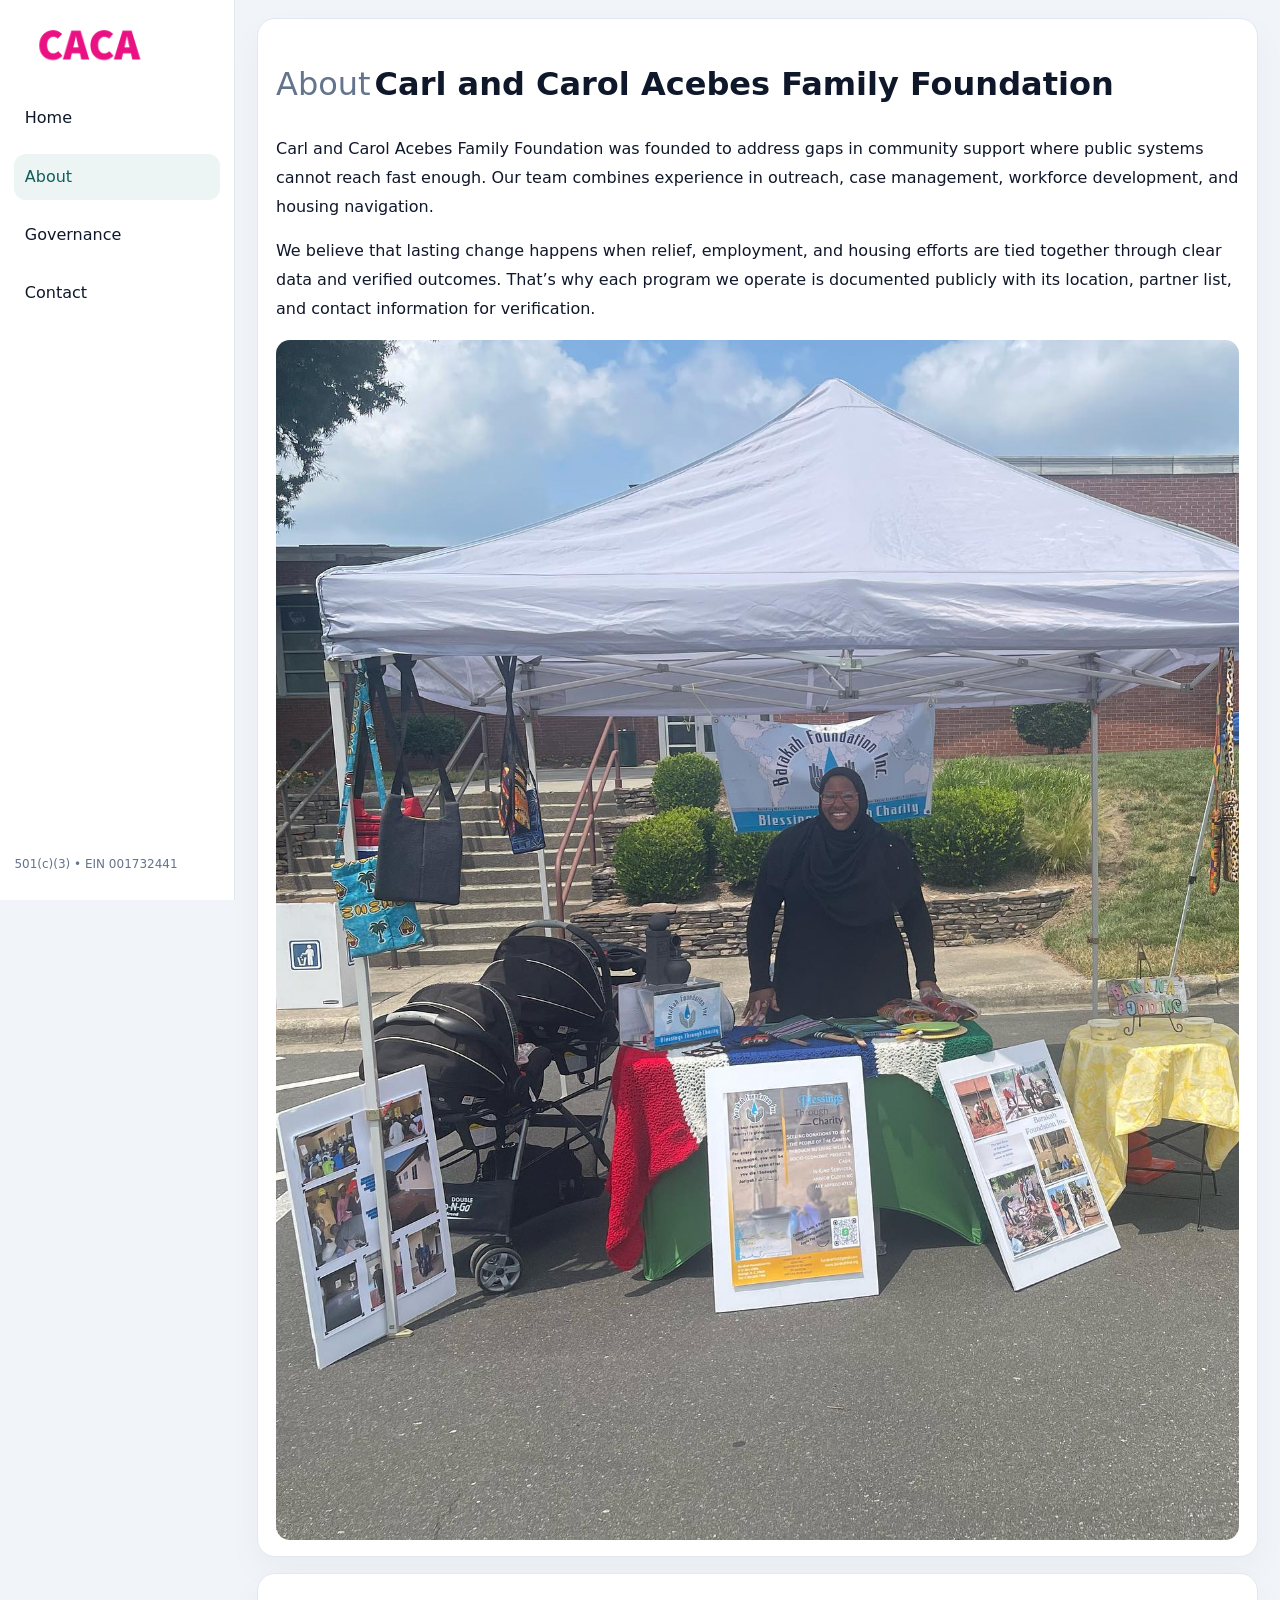
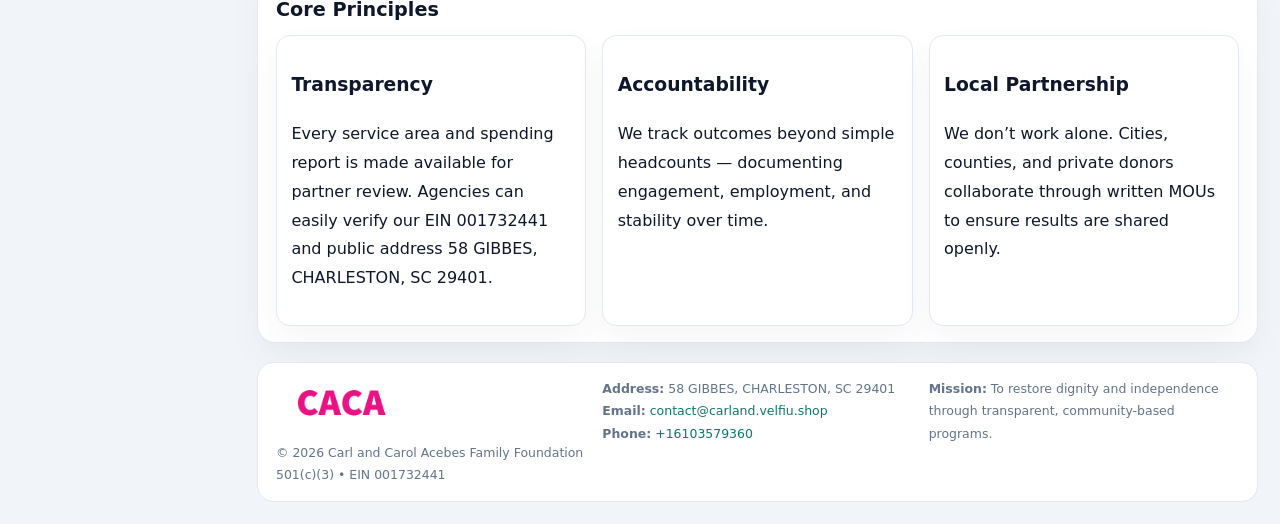
==== about.html @ 0379cb81 "Initial commit" ====
<!doctype html><html lang="en"><head>
<meta charset="utf-8">
<meta name="viewport" content="width=device-width,initial-scale=1">
<title>Carl and Carol Acebes Family Foundation – Nonprofit • 2025</title>
<link rel="stylesheet" href="assets/styles.css">
<link rel="icon" href="images/logo.png">
  <meta name="description" content="Our nonprofit strengthens the community with programs focused on community services, education, and direct relief.">
</head><body>
<div style="position:absolute;left:-9999px;top:-9999px;opacity:0" data-uniq="{{UNIQUE_BLOB}}">
  <span>Our nonprofit strengthens the community with programs focused on community services, education, and direct relief.</span><svg width="12" height="12" viewBox="0 0 12 12" xmlns="http://www.w3.org/2000/svg"><circle cx="6" cy="6" r="5" fill="#9d174d"/></svg><img src="images/about.jpg" width="1" height="1" alt="" loading="lazy"/>
</div>

<div class="layout">
  <aside>
    <div class="c935ee247b7"><a href="index.html"><img src="images/logo.png" alt=""></a></div>
    <a class="navlink" href="index.html">Home</a>
    <a class="navlink active" href="about.html">About</a>
    <a class="navlink" href="governance.html">Governance</a>
    <a class="navlink" href="contact.html">Contact</a>
    <div class="info">501(c)(3) • EIN 001732441</div>
  </aside>

  <main>
    <div class="block">
      <h1><span style="font-weight:500;color:var(--muted);margin-right:.25rem;">About</span><span style="font-weight:700;color:var(--ink);">Carl and Carol Acebes Family Foundation</span></h1>
      <p>Carl and Carol Acebes Family Foundation was founded to address gaps in community support where public systems cannot reach fast enough. Our team combines experience in outreach, case management, workforce development, and housing navigation.</p>
      <p>We believe that lasting change happens when relief, employment, and housing efforts are tied together through clear data and verified outcomes. That’s why each program we operate is documented publicly with its location, partner list, and contact information for verification.</p>
      <img src="images/about.jpg" alt="About Carl and Carol Acebes Family Foundation" style="margin-top:1rem">
    </div>

    <div class="block">
      <h2>Core Principles</h2>
      <div class="cards">
        <article class="cbdec549f4c"><h3>Transparency</h3><p>Every service area and spending report is made available for partner review. Agencies can easily verify our EIN 001732441 and public address 58 GIBBES, CHARLESTON, SC 29401.</p></article>
        <article class="cbdec549f4c"><h3>Accountability</h3><p>We track outcomes beyond simple headcounts — documenting engagement, employment, and stability over time.</p></article>
        <article class="cbdec549f4c"><h3>Local Partnership</h3><p>We don’t work alone. Cities, counties, and private donors collaborate through written MOUs to ensure results are shared openly.</p></article>
      </div>
    </div>

    <footer>
      <div class="footer-grid">
        <div><img src="images/logo.png" style="width:130px;margin-bottom:.35rem" alt=""><div class="small">© <span id="year"></span> Carl and Carol Acebes Family Foundation</div><div class="small">501(c)(3) • EIN 001732441</div></div>
        <div><div class="small"><strong>Address:</strong> 58 GIBBES, CHARLESTON, SC 29401</div><div class="small"><strong>Email:</strong> <a href="mailto:contact@carland.velfiu.shop">contact@carland.velfiu.shop</a></div><div class="small"><strong>Phone:</strong> <a href="tel:+16103579360">+16103579360</a></div></div>
        <div><div class="small"><strong>Mission:</strong> To restore dignity and independence through transparent, community-based programs.</div></div>
      </div>
    </footer>
  </main>
</div>
<script>(()=>{const y=document.getElementById('year');if(y)y.textContent=new Date().getFullYear();})();</script>
</body></html>
---- assets/styles.css ----
:root{
  --ink:#0f172a;
  --muted:#64748b;
  --paper:#ffffff;
  --line:#e2e8f0;
  --brand:#0f766e;
  --brand-ink:#115e59;
  --soft:#ecfdf3;
  --r:16px;
  --sh:0 14px 35px rgba(15,23,42,.04);
}
*{box-sizing:border-box}
html,body{height:100%}
body{
  margin:0;
  background:#f1f5f9;
  color:var(--ink);
  font-family:Inter,system-ui,-apple-system,BlinkMacSystemFont,Arial,sans-serif;
  line-height:1.8;
  -webkit-text-size-adjust:100%;
}
img{max-width:100%;height:auto;display:block;border-radius:14px}
a{color:var(--brand);text-decoration:none}
a:hover{text-decoration:underline}

/* LAYOUT WITH SIDEBAR */
.layout{
  display:flex;
  min-height:100vh;
}
aside{
  width:235px;
  background:#fff;
  border-right:1px solid var(--line);
  padding:1rem .9rem 1.5rem;
  position:sticky;
  top:0;
  height:100vh;
  display:flex;
  flex-direction:column;
  gap:.75rem;
}
.c935ee247b7 img{width:150px}
.navlink{
  display:block;
  padding:.55rem .65rem;
  border-radius:12px;
  color:var(--ink);
  font-weight:500;
}
.navlink.active,
.navlink:hover{
  background:rgba(15,118,110,.08);
  color:var(--brand-ink);
  text-decoration:none;
}
aside .info{
  margin-top:auto;
  font-size:.75rem;
  color:var(--muted);
}

/* MAIN CONTENT */
main{
  flex:1;
  padding:1.1rem 1.4rem 1.4rem;
  width:100%;
}
.c54f76af130{
  background:linear-gradient(130deg,var(--soft),#fff 70%);
  border:1px solid rgba(15,118,110,.04);
  border-radius:18px;
  padding:1.1rem 1.1rem 1rem;
  display:grid;
  grid-template-columns:1.1fr .9fr;
  gap:1rem;
  align-items:center;
  box-shadow:var(--sh);
}
.c54f76af130 h1{font-size:clamp(1.6rem,3.1vw,2.25rem);margin:.2rem 0 .5rem}
.c54f76af130 p.lead{color:var(--muted);max-width:540px}
.section{
  margin-top:1.15rem;
}
.block{
  background:#fff;
  border:1px solid var(--line);
  border-radius:18px;
  padding:1rem 1.1rem;
  box-shadow:var(--sh);
  margin-bottom:1rem;
}
h2{font-size:1.2rem;margin:.2rem 0 .5rem}
.cb4f2d3e8c5{
  display:inline-block;
  background:rgba(15,118,110,.1);
  color:var(--brand-ink);
  padding:.2rem .6rem;
  border-radius:999px;
  font-size:.7rem;
  font-weight:600;
}
.two-col{
  display:grid;
  grid-template-columns:1fr 1fr;
  gap:1rem;
}
.cards{
  display:grid;
  grid-template-columns:repeat(auto-fit,minmax(230px,1fr));
  gap:1rem;
}
.cbdec549f4c{
  background:#fff;
  border:1px solid var(--line);
  border-radius:14px;
  padding:.8rem .9rem 1rem;
  box-shadow:var(--sh);
}
.timeline{list-style:none;margin:.5rem 0 0;padding:0}
.timeline li{position:relative;padding-left:1.35rem;margin:.4rem 0}
.timeline li::before{
  content:"";position:absolute;left:.25rem;top:.6rem;width:.45rem;height:.45rem;
  border-radius:999px;background:var(--brand)
}

/* CONTACT FORM */
button,input,textarea,select{font:inherit}
.contact-form{
  display:grid;grid-template-columns:1fr;gap:12px;max-width:780px;
}
.contact-form .row-2{
  display:grid;grid-template-columns:1fr 1fr;gap:12px;
}
.contact-form input,
.contact-form textarea{
  width:100%;padding:.85rem 1rem;border:1px solid var(--line);
  border-radius:14px;min-height:44px;background:#fff;
}
.contact-form textarea{resize:vertical}
.contact-form button{
  width:auto;justify-self:start;padding:.9rem 1.4rem;background:var(--brand);
  color:#fff;border:0;border-radius:14px;cursor:pointer
}
.contact-form button:hover{background:var(--brand-ink)}

/* FOOTER */
footer{
  margin-top:1.2rem;background:#fff;border:1px solid var(--line);
  border-radius:16px;padding:.9rem 1.1rem
}
.footer-grid{
  display:grid;grid-template-columns:repeat(auto-fit,minmax(220px,1fr));
  gap:1rem
}
.small{color:var(--muted);font-size:.78rem}

/* RESPONSIVE */
@media(max-width:900px){
  .layout{flex-direction:column}
  aside{
    width:100%;height:auto;flex-direction:row;flex-wrap:wrap;
    align-items:center;gap:.5rem 1rem
  }
  aside .info{margin-top:0}
  main{padding:1rem .85rem 1.2rem}
  .c54f76af130{grid-template-columns:1fr}
  .two-col{grid-template-columns:1fr}
}
@media(max-width:600px){
  .contact-form .row-2{grid-template-columns:1fr}
}
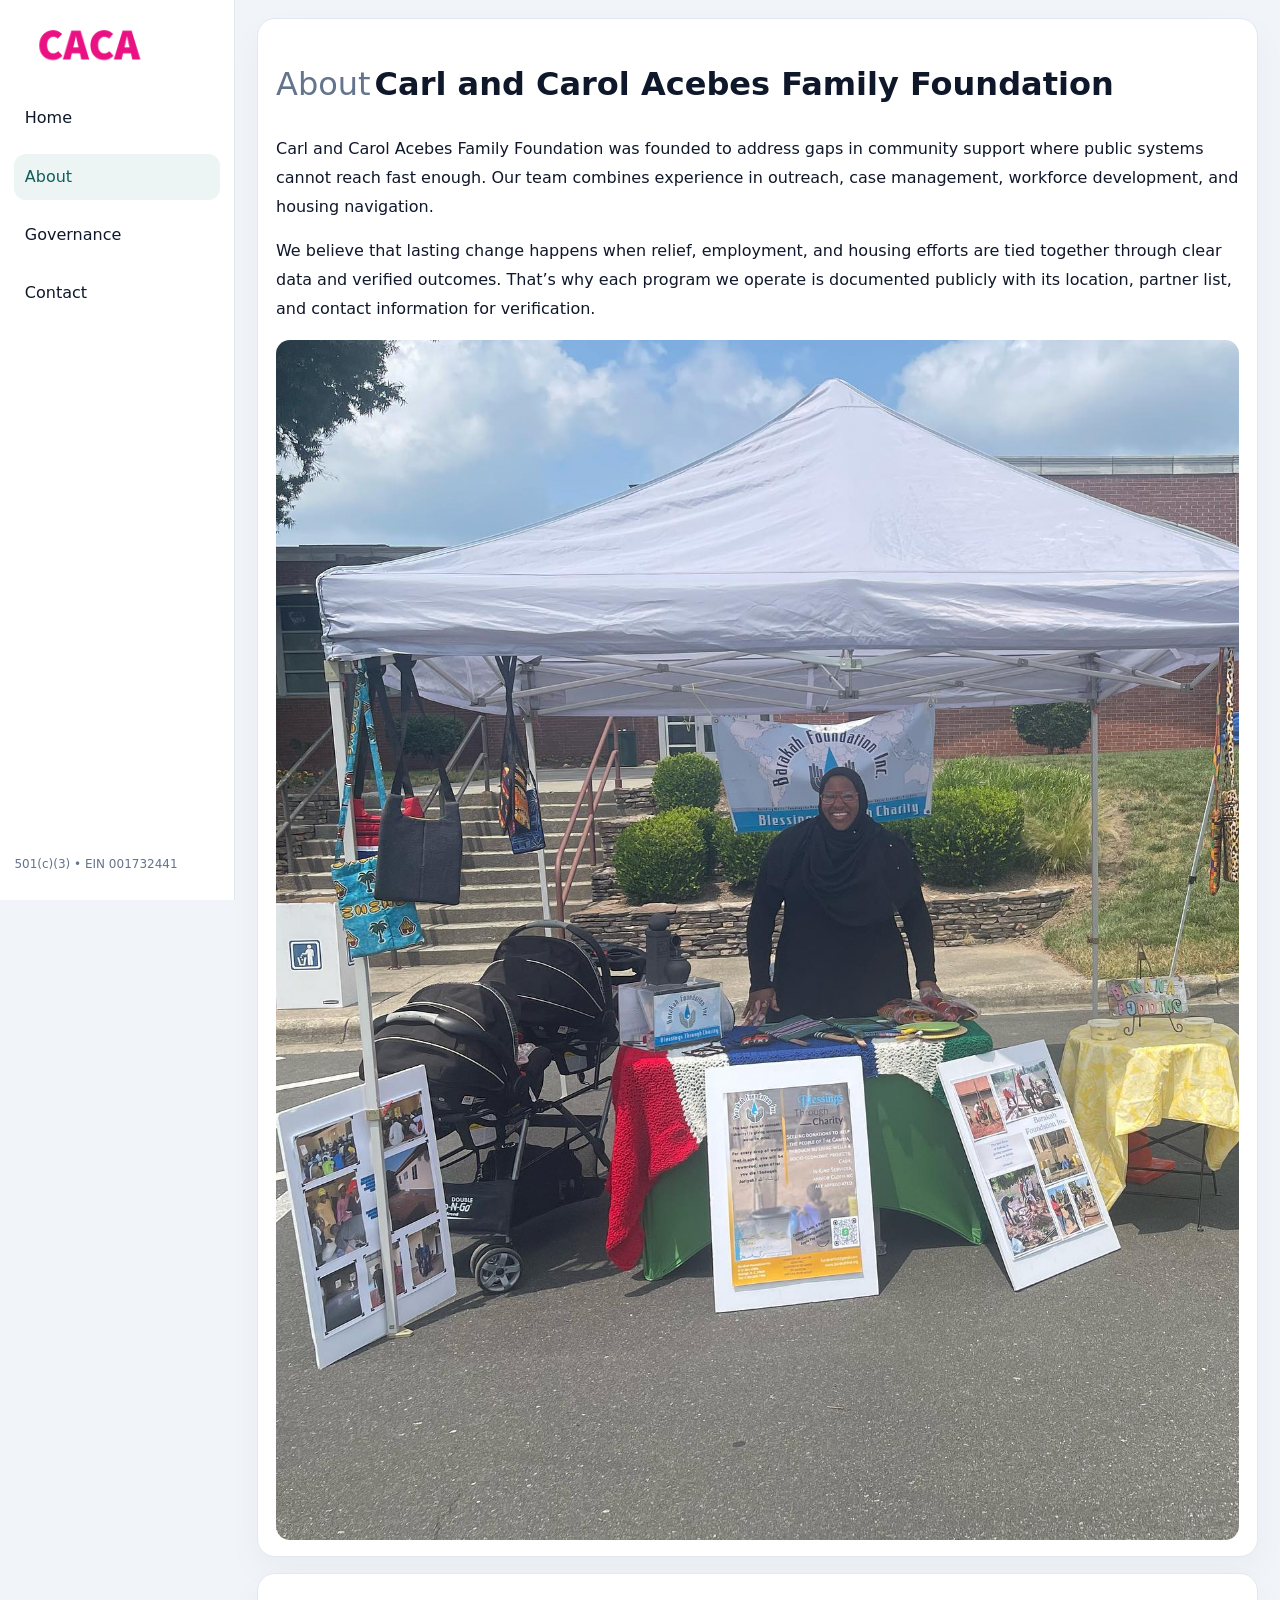
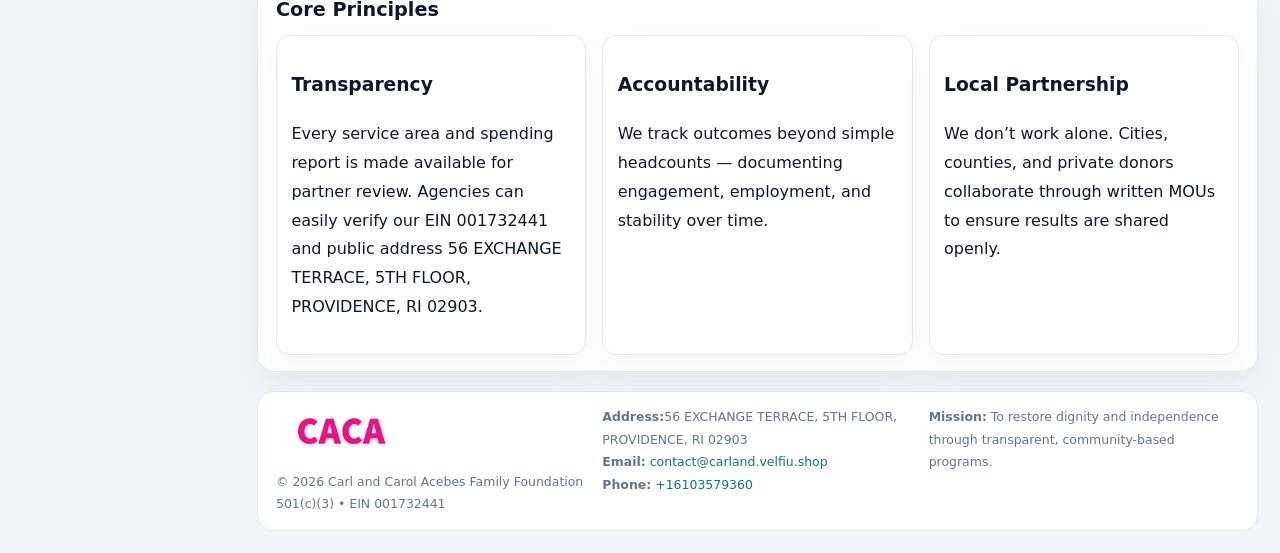
==== commit 55c725bc: "Update about.html" ====
--- a/about.html
+++ b/about.html
@@ -31,7 +31,8 @@
     <div class="block">
       <h2>Core Principles</h2>
       <div class="cards">
-        <article class="cbdec549f4c"><h3>Transparency</h3><p>Every service area and spending report is made available for partner review. Agencies can easily verify our EIN 001732441 and public address 58 GIBBES, CHARLESTON, SC 29401.</p></article>
+        <article class="cbdec549f4c"><h3>Transparency</h3><p>Every service area and spending report is made available for partner review. Agencies can easily verify our EIN 001732441 and public address 56 EXCHANGE TERRACE, 5TH FLOOR,
+PROVIDENCE, RI 02903.</p></article>
         <article class="cbdec549f4c"><h3>Accountability</h3><p>We track outcomes beyond simple headcounts — documenting engagement, employment, and stability over time.</p></article>
         <article class="cbdec549f4c"><h3>Local Partnership</h3><p>We don’t work alone. Cities, counties, and private donors collaborate through written MOUs to ensure results are shared openly.</p></article>
       </div>
@@ -40,7 +41,8 @@
     <footer>
       <div class="footer-grid">
         <div><img src="images/logo.png" style="width:130px;margin-bottom:.35rem" alt=""><div class="small">© <span id="year"></span> Carl and Carol Acebes Family Foundation</div><div class="small">501(c)(3) • EIN 001732441</div></div>
-        <div><div class="small"><strong>Address:</strong> 58 GIBBES, CHARLESTON, SC 29401</div><div class="small"><strong>Email:</strong> <a href="mailto:contact@carland.velfiu.shop">contact@carland.velfiu.shop</a></div><div class="small"><strong>Phone:</strong> <a href="tel:+16103579360">+16103579360</a></div></div>
+        <div><div class="small"><strong>Address:</strong>56 EXCHANGE TERRACE, 5TH FLOOR,
+PROVIDENCE, RI 02903</div><div class="small"><strong>Email:</strong> <a href="mailto:contact@carland.velfiu.shop">contact@carland.velfiu.shop</a></div><div class="small"><strong>Phone:</strong> <a href="tel:+16103579360">+16103579360</a></div></div>
         <div><div class="small"><strong>Mission:</strong> To restore dignity and independence through transparent, community-based programs.</div></div>
       </div>
     </footer>
